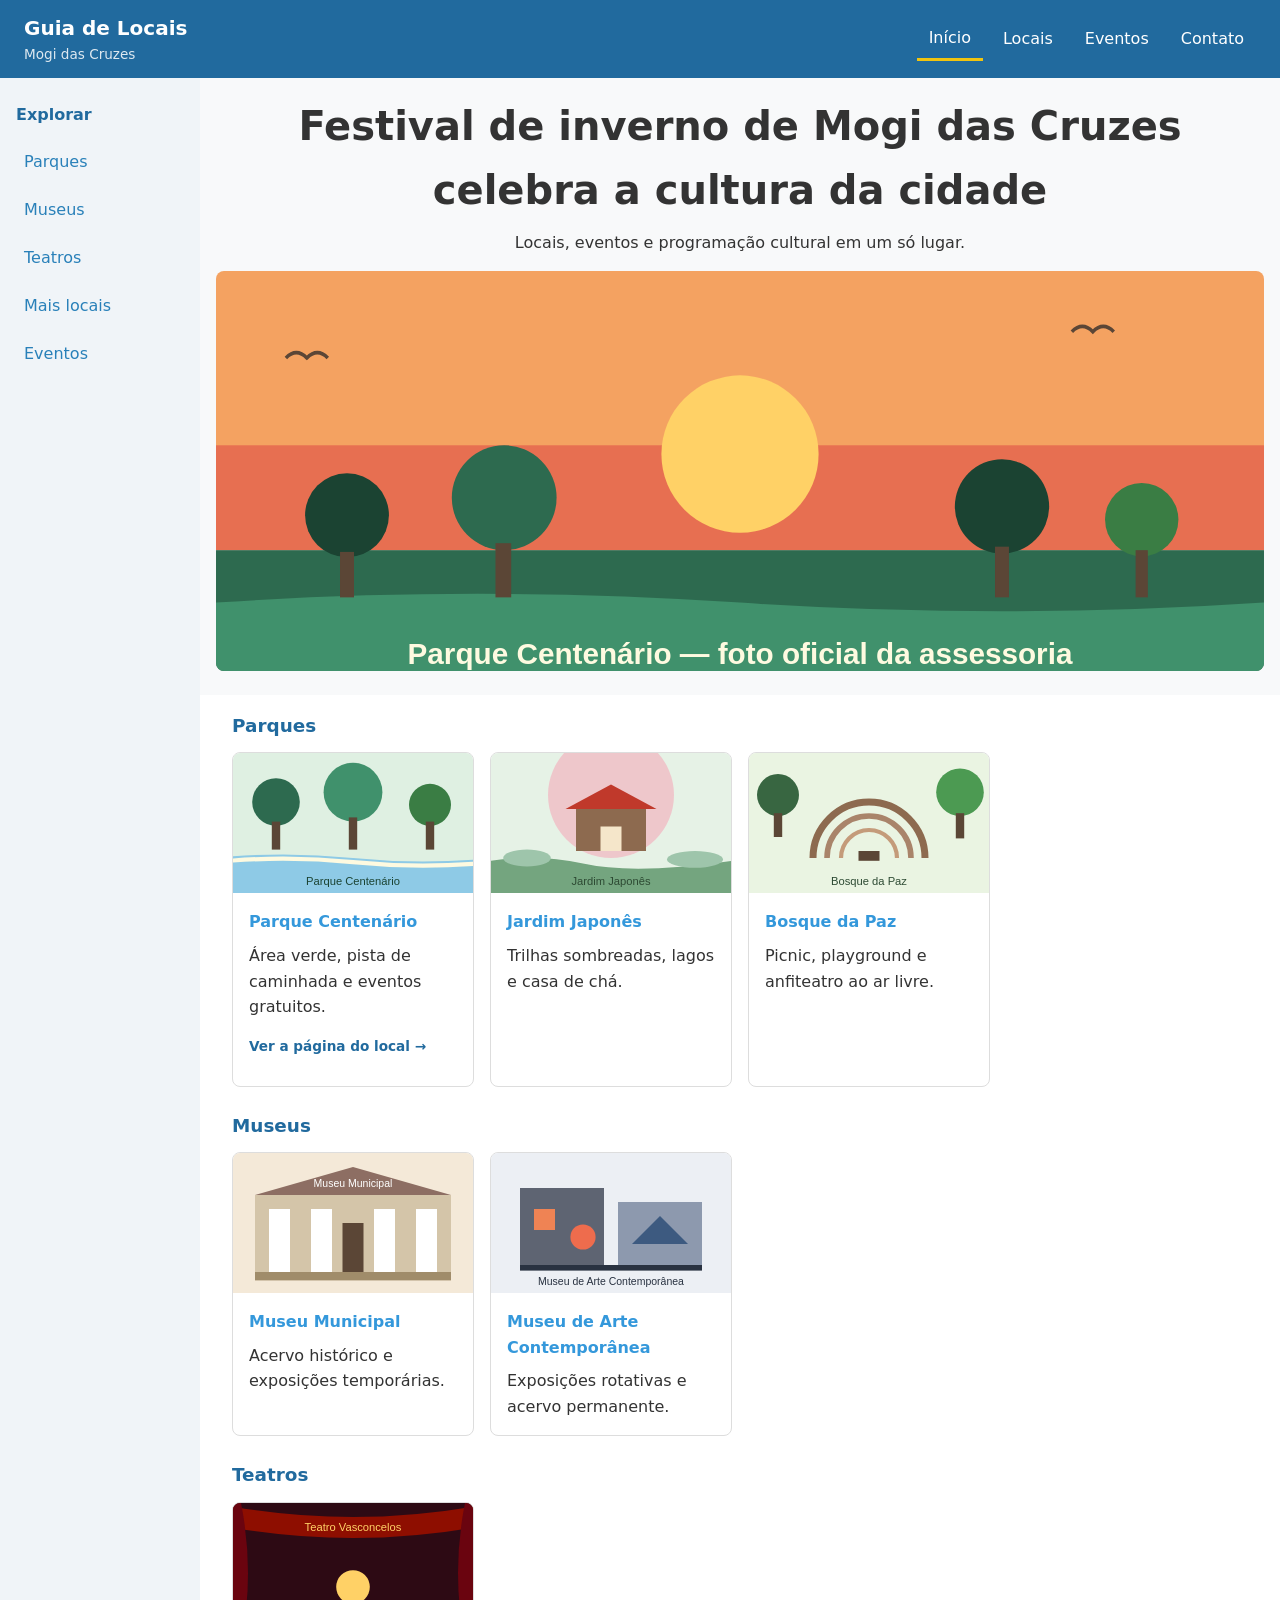
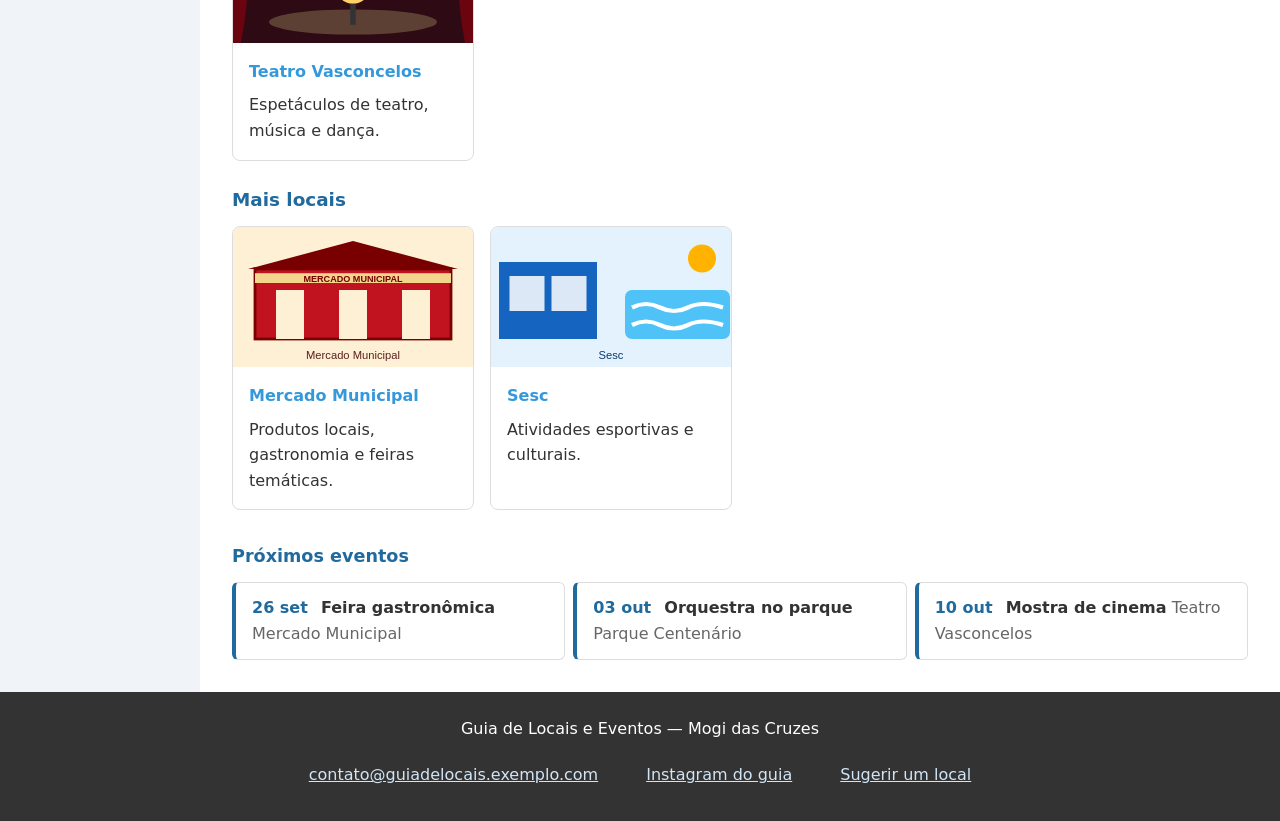
==== index.html @ 671ffa24 "first commit" ====
<!DOCTYPE html>
<html lang="pt-BR">
<head>
  <meta charset="UTF-8">
  <!-- Sem esta linha o celular (e o totem) mostram a página "encolhida" como no desktop -->
  <meta name="viewport" content="width=device-width, initial-scale=1.0">
  <title>Guia de Locais e Eventos — Início</title>
  <link rel="stylesheet" href="style.css">
</head>
<body>
  <header class="cabecalho">
    <div class="identidade">
      <p class="logo">Guia de Locais</p>
      <p class="titulo">Mogi das Cruzes</p>
    </div>
    <nav aria-label="Menu principal">
      <ul class="menu-lista">
        <li><a href="index.html" aria-current="page" class="ativo">Início</a></li>
        <li><a href="#locais">Locais</a></li>
        <li><a href="#agenda">Eventos</a></li>
        <li><a href="#contato">Contato</a></li>
      </ul>
    </nav>
  </header>

  <aside class="lateral">
    <nav aria-label="Categorias de locais">
      <h2 class="lateral-titulo">Explorar</h2>
      <ul class="lateral-lista">
        <li><a href="#parques">Parques</a></li>
        <li><a href="#museus">Museus</a></li>
        <li><a href="#teatros">Teatros</a></li>
        <li><a href="#mais">Mais locais</a></li>
        <li><a href="#agenda">Eventos</a></li>
      </ul>
    </nav>
  </aside>

  <main>
    <section class="hero">
      <div>
        <!-- Título da campanha (texto longo, por isso o tamanho da fonte é fluido no CSS) -->
        <h1>Festival de inverno de Mogi das Cruzes celebra a cultura da cidade</h1>
        <p>Locais, eventos e programação cultural em um só lugar.</p>
        <!-- Foto enviada pela assessoria -->
        <img class="hero-foto" src="foto-parque-centenario.svg" alt="Vista panorâmica do Parque Centenário ao entardecer">
      </div>
    </section>

    <div class="locais" id="locais">
      <section class="categoria" id="parques">
        <h3 class="categoria-titulo">Parques</h3>
        <div class="cards">
          <article class="card com-link">
            <a href="parque-centenario.html">
              <img src="local-parque.svg" alt="Área verde do Parque Centenário com árvores e pista de caminhada">
              <h4>Parque Centenário</h4>
              <p>Área verde, pista de caminhada e eventos gratuitos.</p>
              <p class="card-cta">Ver a página do local →</p>
            </a>
          </article>
          <article class="card">
            <img src="local-jardim.svg" alt="Casa de chá e cerejeiras do Jardim Japonês">
            <h4>Jardim Japonês</h4>
            <p>Trilhas sombreadas, lagos e casa de chá.</p>
          </article>
          <article class="card">
            <img src="local-bosque.svg" alt="Anfiteatro ao ar livre do Bosque da Paz">
            <h4>Bosque da Paz</h4>
            <p>Picnic, playground e anfiteatro ao ar livre.</p>
          </article>
        </div>
      </section>

      <section class="categoria" id="museus">
        <h3 class="categoria-titulo">Museus</h3>
        <div class="cards">
          <article class="card">
            <img src="local-museu.svg" alt="Fachada do Museu Municipal">
            <h4>Museu Municipal</h4>
            <p>Acervo histórico e exposições temporárias.</p>
          </article>
          <article class="card">
            <img src="local-mac.svg" alt="Fachada geométrica do Museu de Arte Contemporânea">
            <h4>Museu de Arte Contemporânea</h4>
            <p>Exposições rotativas e acervo permanente.</p>
          </article>
        </div>
      </section>

      <section class="categoria" id="teatros">
        <h3 class="categoria-titulo">Teatros</h3>
        <div class="cards">
          <article class="card">
            <img src="local-teatro.svg" alt="Palco do Teatro Vasconcelos">
            <h4>Teatro Vasconcelos</h4>
            <p>Espetáculos de teatro, música e dança.</p>
          </article>
        </div>
      </section>

      <section class="categoria" id="mais">
        <h3 class="categoria-titulo">Mais locais</h3>
        <div class="cards">
          <article class="card">
            <img src="local-mercado.svg" alt="Fachada vermelha do Mercado Municipal">
            <h4>Mercado Municipal</h4>
            <p>Produtos locais, gastronomia e feiras temáticas.</p>
          </article>
          <article class="card">
            <img src="local-sesc.svg" alt="Quadra e piscina do Sesc">
            <h4>Sesc</h4>
            <p>Atividades esportivas e culturais.</p>
          </article>
        </div>
      </section>
    </div>

    <section class="agenda" id="agenda">
      <h3 class="agenda-titulo">Próximos eventos</h3>
      <ul class="agenda-lista">
        <li class="agenda-item">
          <time datetime="2026-09-26">26 set</time>
          <strong>Feira gastronômica</strong>
          <span>Mercado Municipal</span>
        </li>
        <li class="agenda-item">
          <time datetime="2026-10-03">03 out</time>
          <strong>Orquestra no parque</strong>
          <span>Parque Centenário</span>
        </li>
        <li class="agenda-item">
          <time datetime="2026-10-10">10 out</time>
          <strong>Mostra de cinema</strong>
          <span>Teatro Vasconcelos</span>
        </li>
      </ul>
    </section>
  </main>

  <footer class="rodape" id="contato">
    <p>Guia de Locais e Eventos — Mogi das Cruzes</p>
    <ul class="rodape-links">
      <li><a href="mailto:contato@guiadelocais.exemplo.com">contato@guiadelocais.exemplo.com</a></li>
      <li><a href="https://www.instagram.com" target="_blank" rel="noopener">Instagram do guia</a></li>
      <li><a href="mailto:sugestao@guiadelocais.exemplo.com">Sugerir um local</a></li>
    </ul>
  </footer>
</body>
</html>
---- style.css ----
/* Guia de Locais e Eventos — folha de estilos */

/* Cores usadas no site (mesmos valores de antes, agora num lugar só) */
:root {
  --azul-escuro: #216a9e;
  --azul: #2980b9;
  --azul-claro: #3498db;
  --destaque: #f1c40f;
  --fundo-lateral: #f0f4f8;
  --fundo-suave: #eaf1f7;
  --borda: #ddd;
}

* {
  box-sizing: border-box;
  margin: 0;
  padding: 0;
}

/* Imagens nunca passam da largura da coluna onde estão */
img, svg, picture {
  max-width: 100%;
  height: auto;
}

/* Contorno amarelo para quem navega com o teclado */
a:focus-visible,
button:focus-visible {
  outline: 3px solid var(--destaque);
  outline-offset: 3px;
}

/* ---------- Estrutura da página ---------- */

body {
  font-family: system-ui, sans-serif;
  color: #333;
  line-height: 1.6;
  display: grid;
  grid-template-areas:
    "topo"
    "conteudo"
    "lado"
    "rodape";
  grid-template-columns: 1fr;
  min-height: 100vh;
}

/* Em telas maiores, a lateral passa para o lado esquerdo */
@media (min-width: 700px) {
  body {
    grid-template-areas:
      "topo topo"
      "lado conteudo"
      "rodape rodape";
    grid-template-columns: 200px 1fr;
    grid-template-rows: auto 1fr auto;
  }
}

/* ---------- Cabeçalho e menu ---------- */

.cabecalho {
  grid-area: topo;
  display: flex;
  justify-content: space-between;
  align-items: center;
  flex-wrap: wrap;
  gap: 0.5rem 1.5rem;
  background: var(--azul-escuro);
  color: #fff;
  padding: 0.75rem 1.5rem;
}

.logo {
  font-size: 1.25rem;
  font-weight: 700;
}

.titulo {
  font-size: 0.85rem;
  opacity: 0.85;
}

.menu-lista {
  display: flex;
  flex-wrap: wrap;
  gap: 0.5rem;
  list-style: none;
}

/* Altura mínima de 44px para o dedo acertar o link (celular e totem) */
.menu-lista a {
  display: inline-flex;
  align-items: center;
  min-height: 44px;
  padding: 0.25rem 0.75rem;
  color: #fff;
  text-decoration: none;
  font-weight: 500;
  border-radius: 6px;
}

.menu-lista a:hover {
  background: rgba(255, 255, 255, 0.15);
}

.menu-lista .ativo {
  border-bottom: 3px solid var(--destaque);
  border-radius: 0;
}

/* ---------- Barra lateral ---------- */

.lateral {
  grid-area: lado;
  background: var(--fundo-lateral);
  padding: 1.5rem 1rem;
}

.lateral-titulo {
  font-size: 1rem;
  font-weight: 600;
  color: var(--azul-escuro);
  margin-bottom: 0.75rem;
}

.lateral-lista {
  list-style: none;
  display: flex;
  flex-direction: column;
  gap: 0.25rem;
}

/* Mesma altura mínima de toque do menu de cima */
.lateral-lista a {
  display: inline-flex;
  align-items: center;
  min-height: 44px;
  padding: 0.2rem 0.5rem;
  color: var(--azul);
  text-decoration: none;
  border-radius: 6px;
}

.lateral-lista a:hover {
  background: #dde7f0;
}

/* No celular a lista vira uma fileira que quebra linha */
@media (max-width: 699px) {
  .lateral-lista {
    flex-direction: row;
    flex-wrap: wrap;
  }
}

/* ---------- Destaque (hero) ---------- */

main {
  grid-area: conteudo;
}

.hero {
  display: flex;
  justify-content: center;
  align-items: center;
  min-height: 35vh;
  background: #f8f9fa;
  text-align: center;
  padding: 1rem;
}

/* O título cresce com a largura da tela: de 1.5rem até 2.5rem */
.hero h1 {
  font-size: clamp(1.5rem, 5vw, 2.5rem);
  margin-bottom: 0.5rem;
  word-break: break-word; /* palavra comprida não estoura a tela */
}

.hero-foto {
  width: 100%;
  max-height: 400px;
  object-fit: cover;
  border-radius: 8px;
  margin-top: 1rem;
}

@media (min-width: 700px) {
  .hero {
    min-height: 50vh;
  }
}

/* ---------- Lista de locais ---------- */

.locais {
  padding: 1rem 2rem 2rem;
}

.categoria + .categoria {
  margin-top: 1.5rem;
}

.categoria-titulo {
  color: var(--azul-escuro);
  font-size: 1.15rem;
  margin-bottom: 0.75rem;
}

.cards {
  display: grid;
  grid-template-columns: repeat(auto-fill, minmax(230px, 1fr));
  gap: 1rem;
}

.card {
  background: #fff;
  border: 1px solid var(--borda);
  border-radius: 8px;
  overflow: hidden;
}

.card img {
  display: block;
  width: 100%;
  height: 140px;
  object-fit: cover;
}

.card h4 {
  color: var(--azul-claro);
  margin: 1rem 1rem 0.5rem;
}

.card p {
  margin: 0 1rem 1rem;
}

/* Card que leva para a página do local */
.card.com-link {
  padding: 0;
}

.card.com-link a {
  display: block;
  padding: 0 0 0.75rem;
  color: inherit;
  text-decoration: none;
  height: 100%;
}

.card.com-link:hover {
  transform: translateY(-4px);
  box-shadow: 0 6px 14px rgba(0, 0, 0, 0.18);
}

.card.com-link a:hover h4 {
  text-decoration: underline;
}

.card-cta {
  margin: 0.5rem 0.75rem 0;
  font-size: 0.85rem;
  font-weight: bold;
  color: var(--azul-escuro);
}

/* ---------- Agenda ---------- */

.agenda {
  padding: 0 2rem 2rem;
}

.agenda-titulo {
  font-size: 1.1rem;
  color: var(--azul-escuro);
  margin-bottom: 0.75rem;
}

.agenda-lista {
  list-style: none;
  display: grid;
  grid-template-columns: repeat(auto-fit, minmax(220px, 1fr));
  gap: 0.5rem;
}

.agenda-item {
  background: #fff;
  border: 1px solid var(--borda);
  border-left: 4px solid var(--azul-escuro);
  border-radius: 6px;
  padding: 0.75rem 1rem;
}

.agenda-item time {
  font-weight: 700;
  color: var(--azul-escuro);
  margin-right: 0.5rem;
}

.agenda-item span {
  color: #666;
}

/* ---------- Rodapé ---------- */

.rodape {
  grid-area: rodape;
  background: #333;
  color: #fff;
  text-align: center;
  padding: 1.5rem;
}

.rodape-links {
  list-style: none;
  display: flex;
  flex-wrap: wrap;
  justify-content: center;
  gap: 0.25rem 1.5rem;
  margin-top: 0.75rem;
}

/* Azul bem claro para ter contraste no fundo escuro, e área de toque maior */
.rodape-links a {
  display: inline-flex;
  align-items: center;
  min-height: 44px;
  padding: 0.5rem 0.75rem;
  color: #d1e5f5;
  border-radius: 6px;
}

.rodape-links a:hover {
  color: #fff;
  background: rgba(255, 255, 255, 0.1);
}

/* ---------- Página do local (parque-centenario.html) ---------- */

.pagina-local {
  max-width: 60rem;
  margin: 0 auto;
  grid-template-areas:
    "topo"
    "conteudo"
    "rodape";
  grid-template-columns: minmax(0, 1fr);
  min-height: 100vh;
}

.pagina-local .cabecalho {
  flex-direction: column;
  align-items: center;
  text-align: center;
  gap: 0.5rem;
}

.pagina-local .menu-lista {
  justify-content: center;
}

.pagina-local main {
  padding: 0 1rem 1rem;
}

/* Submenu com as seções da página */
.nav-local {
  display: flex;
  justify-content: center;
  margin: 0.4rem auto 1rem;
  background-color: var(--fundo-suave);
  border-radius: 8px;
}

.nav-local ul {
  display: flex;
  flex-wrap: wrap;
  justify-content: center;
  gap: 0.3rem 0.8rem;
  padding: 0;
  margin: 0;
  list-style: none;
}

.nav-local a {
  display: inline-flex;
  align-items: center;
  min-height: 44px;
  padding: 0.2rem 0.6rem;
  border-radius: 6px;
  color: var(--azul);
  text-decoration: none;
  font-size: 0.95rem;
}

.nav-local .volta a {
  font-weight: bold;
}

.nav-local a:hover {
  background-color: rgba(41, 128, 185, 0.15);
  text-decoration: none;
}

/* Título do local também acompanha a largura da tela */
.local-titulo {
  margin: 0.4rem 0 0.6rem;
  text-align: center;
  font-size: clamp(1.35rem, 4vw, 2rem);
  color: var(--azul);
}

.local-foto {
  margin: 0.5rem 0 1rem;
  border-radius: 10px;
  overflow: hidden;
  border: 3px solid var(--azul);
}

.local-foto img {
  display: block;
  width: 100%;
}

.local-foto figcaption {
  padding: 0.5rem 0.8rem;
  background: var(--fundo-suave);
  color: #555;
  font-size: 0.85rem;
}

.secao {
  margin: 1rem 0;
  padding: 0.9rem 1rem;
  background: #fff;
  border: 1px solid #eee;
  border-radius: 10px;
  box-shadow: 0 2px 8px rgba(0, 0, 0, 0.06);
}

.secao h3 {
  margin: 0 0 0.6rem;
  font-size: 1.25rem;
  color: var(--azul);
}

.secao blockquote {
  margin: 0.6rem 0 0;
  padding-left: 0.8rem;
  border-left: 4px solid var(--azul);
  color: #555;
}

/* Tabela: se não couber, rola só ela, não a página inteira */
.rola-x {
  overflow-x: auto;
}

.tabela-info {
  border-collapse: collapse;
  width: 100%;
  min-width: 26rem;
}

.tabela-info caption {
  text-align: left;
  font-size: 0.85rem;
  color: #666;
  margin-bottom: 0.4rem;
}

.tabela-info th,
.tabela-info td {
  padding: 0.6rem 0.8rem;
  border-bottom: 1px solid #eee;
  text-align: left;
  font-size: 0.95rem;
}

.tabela-info th {
  background-color: var(--azul);
  color: #fff;
}

.tabela-info tfoot td {
  font-size: 0.85rem;
  color: #777;
  text-align: center;
}

.tabela-info tbody tr:nth-child(even) {
  background: #f7f7f7;
}

/* Links de contato em formato de botão, com altura mínima de toque */
.links-contato {
  padding: 0;
  list-style: none;
}

.links-contato li {
  margin: 0.4rem 0;
}

.links-contato a {
  display: inline-flex;
  align-items: center;
  min-height: 44px;
  padding: 0.5rem 1rem;
  border-radius: 8px;
  color: var(--azul);
  font-weight: bold;
  text-decoration: none;
}

.links-contato a::after {
  content: " →";
}

.links-contato a:hover {
  background: var(--fundo-suave);
  text-decoration: none;
}
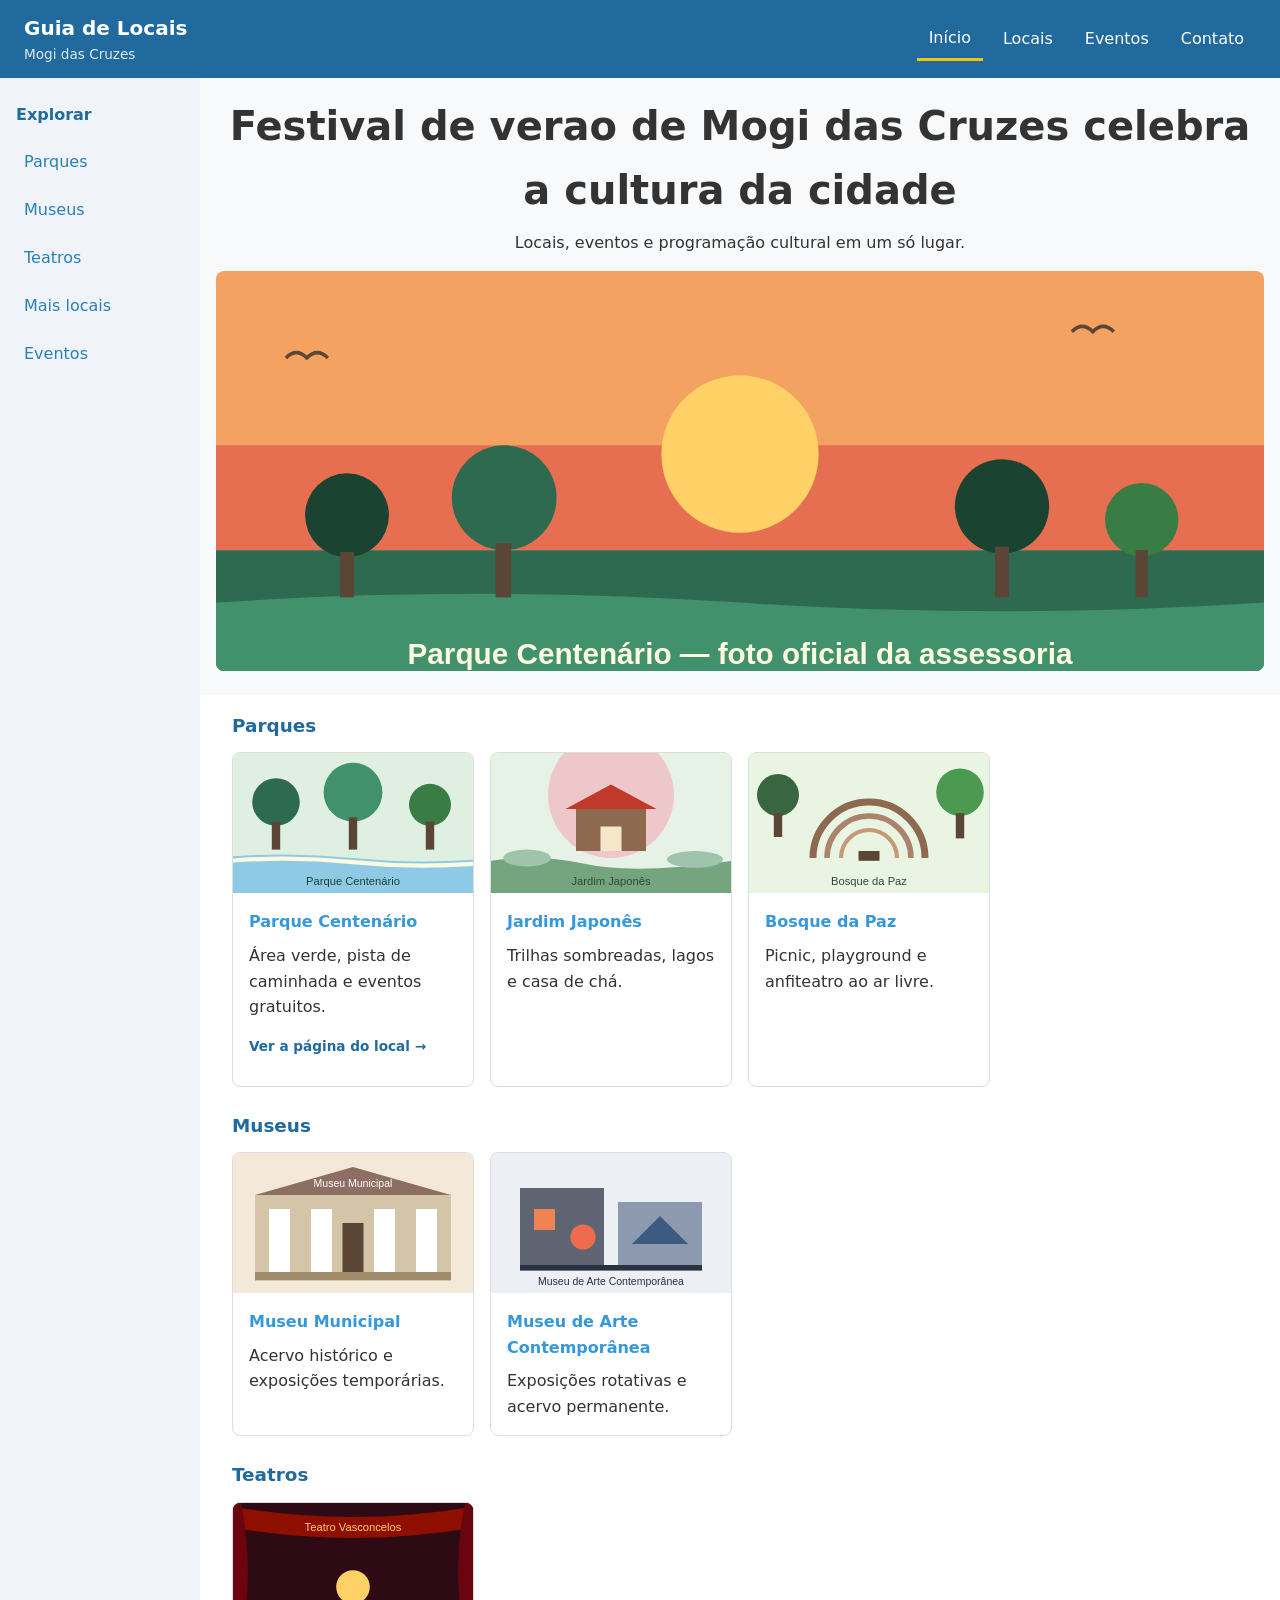
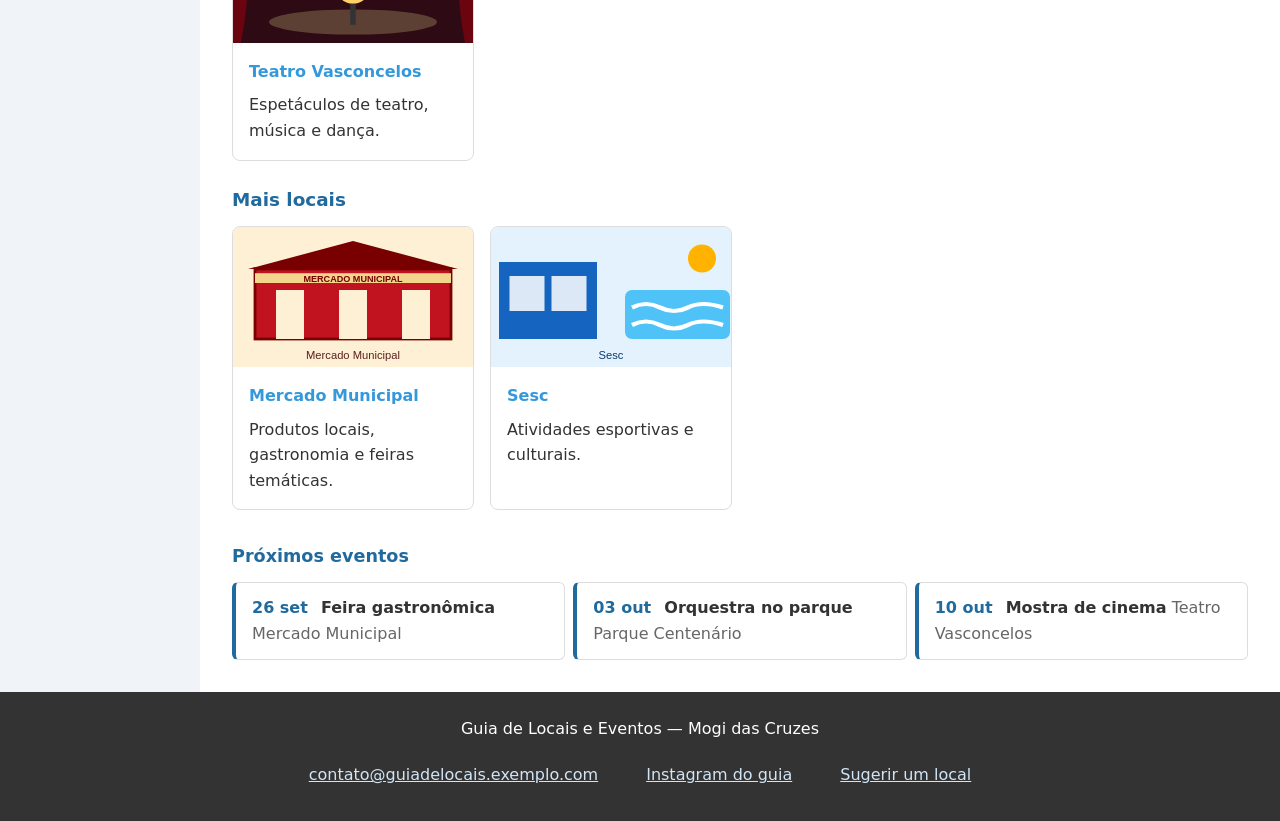
==== commit 0c2af85a: "segundo projeto" ====
--- a/index.html
+++ b/index.html
@@ -40,7 +40,7 @@
     <section class="hero">
       <div>
         <!-- Título da campanha (texto longo, por isso o tamanho da fonte é fluido no CSS) -->
-        <h1>Festival de inverno de Mogi das Cruzes celebra a cultura da cidade</h1>
+        <h1>Festival de verao de Mogi das Cruzes celebra a cultura da cidade</h1>
         <p>Locais, eventos e programação cultural em um só lugar.</p>
         <!-- Foto enviada pela assessoria -->
         <img class="hero-foto" src="foto-parque-centenario.svg" alt="Vista panorâmica do Parque Centenário ao entardecer">
